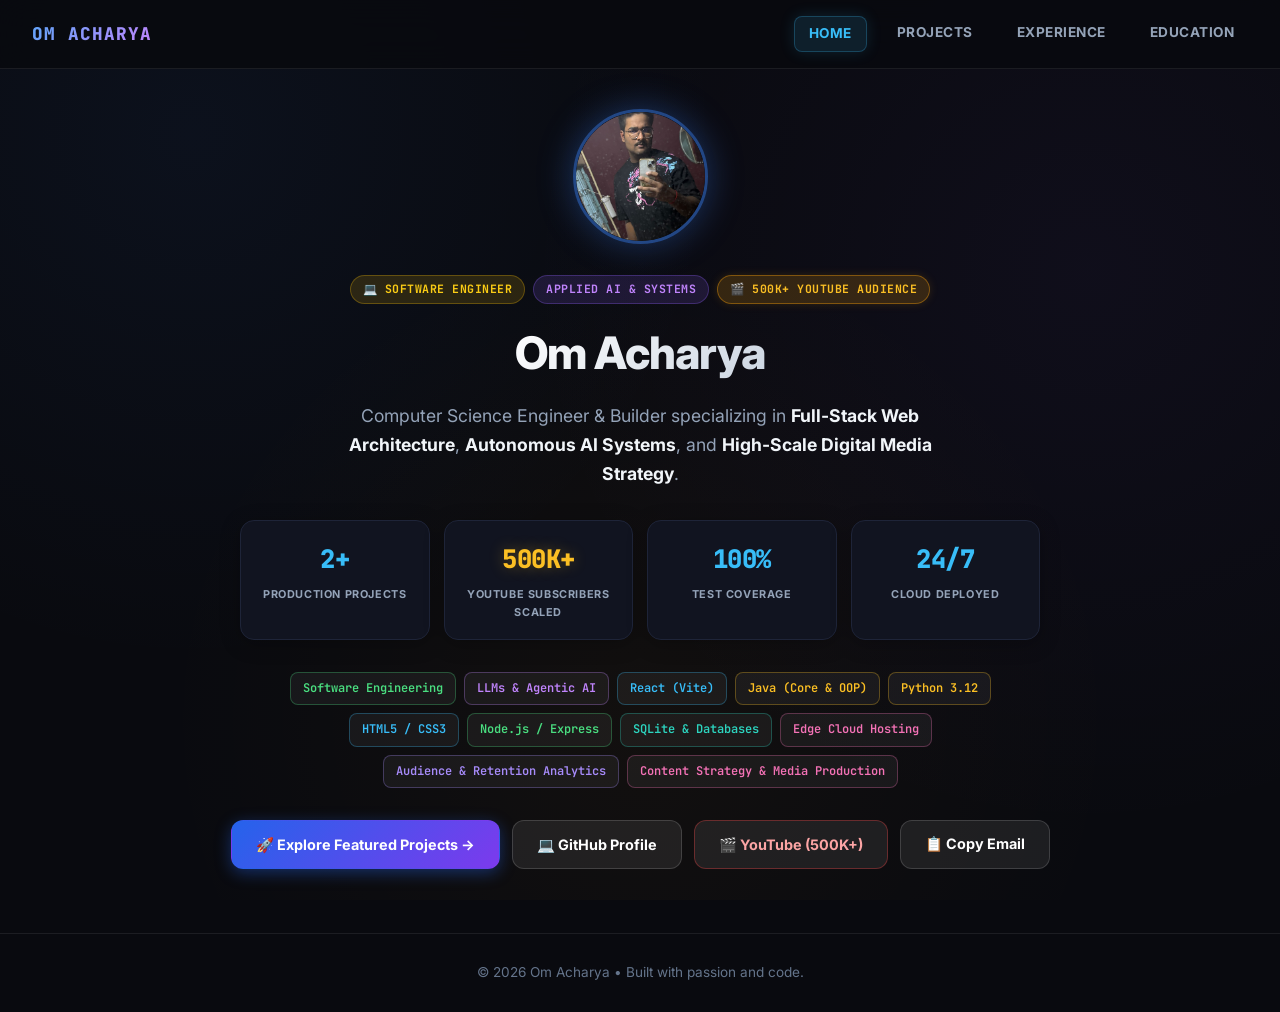
==== index.html @ e9932b3c "feat: initial commit for developer portfolio" ====
<!DOCTYPE html>
<html lang="en">
<head>
    <meta charset="UTF-8">
    <meta name="viewport" content="width=device-width, initial-scale=1.0">
    <title>Om Acharya | Software Engineer • AI Systems & Full-Stack Architecture</title>
    
    <!-- Meta & SEO Tags -->
    <meta name="description" content="Om Acharya — Computer Science Engineer specializing in Full-Stack Web Architecture, Autonomous AI Systems, High-Performance Computing, and Digital Media (500K+ YouTube Audience).">
    <meta name="keywords" content="Om Acharya, Software Engineer, Full-Stack AI, Python, React, Java, Node.js, Systems Architecture, Content Creator">
    <meta property="og:title" content="Om Acharya | Software Engineer • AI Systems & Full-Stack Architecture">
    <meta property="og:description" content="Explore production projects including AI Website Generator Studio, CLI Mathematical Engine, and 500K+ Creator milestone.">
    <meta property="og:type" content="website">
    <meta name="twitter:card" content="summary_large_image">

    <!-- High-Tech SVG Favicon -->
    <link rel="icon" type="image/svg+xml" href="data:image/svg+xml,<svg xmlns='http://www.w3.org/2000/svg' viewBox='0 0 100 100'><circle cx='50' cy='50' r='46' fill='%23090a0f' stroke='%233b82f6' stroke-width='6'/><text x='50' y='64' font-size='42' font-family='monospace' font-weight='bold' fill='%2338bdf8' text-anchor='middle'>OA</text></svg>">
    
    <link rel="stylesheet" href="style.css">
    <link rel="preconnect" href="https://fonts.googleapis.com">
    <link rel="preconnect" href="https://fonts.gstatic.com" crossorigin>
    <link href="https://fonts.googleapis.com/css2?family=Inter:wght@400;500;600;700;800&family=JetBrains+Mono:wght@400;500;700&display=swap" rel="stylesheet">
</head>
<body>
<nav class="top-nav">
    <div class="nav-brand"><a href="index.html">OM ACHARYA</a></div>
    <div class="nav-links">
        <a href="index.html" class="active">HOME</a>
        <a href="projects.html">PROJECTS</a>
        <a href="experience.html">EXPERIENCE</a>
        <a href="education.html">EDUCATION</a>
    </div>
</nav>

<div class="container hero-container">
    <div class="hero-avatar-wrap">
        <img src="cropped_circle_image.png" alt="Om Acharya" class="hero-avatar" />
    </div>

    <div class="card-badge-row" style="justify-content: center; margin-bottom: 14px;">
        <span class="badge badge-featured">💻 SOFTWARE ENGINEER</span>
        <span class="badge badge-role">APPLIED AI & SYSTEMS</span>
        <span class="badge badge-gold">🎬 500K+ YOUTUBE AUDIENCE</span>
    </div>

    <h1 class="hero-name">Om Acharya</h1>
    <p class="hero-bio">
        Computer Science Engineer & Builder specializing in <strong>Full-Stack Web Architecture</strong>, <strong>Autonomous AI Systems</strong>, and <strong>High-Scale Digital Media Strategy</strong>.
    </p>

    <!-- Quick Stats Metric Row (4 Columns) -->
    <div class="metrics-row">
        <div class="metric-card">
            <div class="metric-val">2+</div>
            <div class="metric-lbl">PRODUCTION PROJECTS</div>
        </div>
        <div class="metric-card">
            <div class="metric-val gold">500K+</div>
            <div class="metric-lbl">YOUTUBE SUBSCRIBERS SCALED</div>
        </div>
        <div class="metric-card">
            <div class="metric-val">100%</div>
            <div class="metric-lbl">TEST COVERAGE</div>
        </div>
        <div class="metric-card">
            <div class="metric-val">24/7</div>
            <div class="metric-lbl">CLOUD DEPLOYED</div>
        </div>
    </div>

    <!-- Core Skills Pills -->
    <div class="tech-pills" style="justify-content: center; max-width: 760px; margin: 0 auto 32px auto;">
        <span class="tech-pill node">Software Engineering</span>
        <span class="tech-pill ai">LLMs & Agentic AI</span>
        <span class="tech-pill react">React (Vite)</span>
        <span class="tech-pill python">Java (Core & OOP)</span>
        <span class="tech-pill python">Python 3.12</span>
        <span class="tech-pill html">HTML5 / CSS3</span>
        <span class="tech-pill node">Node.js / Express</span>
        <span class="tech-pill db">SQLite & Databases</span>
        <span class="tech-pill cloud">Edge Cloud Hosting</span>
        <span class="tech-pill auth">Audience & Retention Analytics</span>
        <span class="tech-pill cloud">Content Strategy & Media Production</span>
    </div>

    <!-- Navigation Action Buttons -->
    <div class="hero-cta-group">
        <a href="projects.html" class="btn btn-primary">
            🚀 Explore Featured Projects →
        </a>
        <a href="https://github.com/lukedale7776-web" target="_blank" rel="noopener noreferrer" class="btn btn-secondary">
            💻 GitHub Profile
        </a>
        <a href="https://youtube.com/@bizarreshits?si=qPUZygNQybqfwOqD" target="_blank" rel="noopener noreferrer" class="btn btn-secondary" style="border-color: rgba(239, 68, 68, 0.35); color: #fca5a5;">
            🎬 YouTube (500K+)
        </a>
        <button id="copyEmailBtn" class="btn btn-secondary" onclick="copyEmail()">
            📋 Copy Email
        </button>
    </div>
    <div id="copyToast" class="copy-toast">Email copied to clipboard: lukedale7776@gmail.com ✨</div>
</div>

<footer class="footer">
    © 2026 Om Acharya • Built with passion and code.
</footer>

<script>
function copyEmail() {
    navigator.clipboard.writeText('lukedale7776@gmail.com').then(() => {
        const toast = document.getElementById('copyToast');
        const btn = document.getElementById('copyEmailBtn');
        btn.innerText = '✅ Copied!';
        toast.classList.add('show');
        setTimeout(() => {
            btn.innerText = '📋 Copy Email';
            toast.classList.remove('show');
        }, 2500);
    });
}
</script>
</body>
</html>
---- style.css ----
:root {
    --bg: #090a0f;
    --card-bg: #111420;
    --card-hover-bg: #141928;
    --card-border: #1e2438;
    --text-primary: #f8fafc;
    --text-secondary: #94a3b8;
    --accent-blue: #3b82f6;
    --accent-purple: #8b5cf6;
    --accent-emerald: #10b981;
    --accent-cyan: #06b6d4;
    --accent-gold: #fbbf24;
    --flagship-border: rgba(59, 130, 246, 0.4);
    --flagship-glow: rgba(59, 130, 246, 0.15);
}

* {
    box-sizing: border-box;
    margin: 0;
    padding: 0;
}

html {
    scroll-behavior: smooth;
    color-scheme: dark;
}

body {
    background-color: var(--bg);
    color: var(--text-primary);
    font-family: 'Inter', system-ui, -apple-system, BlinkMacSystemFont, 'Segoe UI', Roboto, sans-serif;
    display: flex;
    flex-direction: column;
    min-height: 100vh;
    line-height: 1.6;
    background-image: 
        radial-gradient(circle at 15% 15%, rgba(59, 130, 246, 0.06) 0%, transparent 40%),
        radial-gradient(circle at 85% 30%, rgba(139, 92, 246, 0.05) 0%, transparent 45%),
        radial-gradient(circle at 50% 80%, rgba(245, 158, 11, 0.04) 0%, transparent 50%);
    background-attachment: fixed;
    overflow-x: hidden;
}

/* Universal Sticky Top Navigation */
.top-nav {
    position: sticky;
    top: 0;
    z-index: 100;
    background: rgba(9, 10, 15, 0.85);
    backdrop-filter: blur(16px);
    -webkit-backdrop-filter: blur(16px);
    border-bottom: 1px solid rgba(255, 255, 255, 0.08);
    display: flex;
    align-items: center;
    justify-content: space-between;
    padding: 16px 32px;
    max-width: 100%;
}

.nav-brand a {
    font-family: 'JetBrains Mono', monospace;
    font-weight: 800;
    font-size: 1.1rem;
    letter-spacing: 1px;
    color: #ffffff;
    text-decoration: none;
    background: linear-gradient(135deg, #60a5fa, #c084fc);
    -webkit-background-clip: text;
    -webkit-text-fill-color: transparent;
    transition: opacity 0.2s ease;
}

.nav-brand a:hover {
    opacity: 0.85;
}

.nav-links {
    display: flex;
    gap: 16px;
}

.nav-links a {
    color: var(--text-secondary);
    text-decoration: none;
    font-size: 0.85rem;
    font-weight: 700;
    letter-spacing: 0.5px;
    padding: 6px 14px;
    border-radius: 8px;
    transition: all 0.2s cubic-bezier(0.16, 1, 0.3, 1);
    position: relative;
}

.nav-links a:hover {
    color: #ffffff;
    background: rgba(255, 255, 255, 0.06);
    transform: translateY(-1px);
}

.nav-links a.active {
    color: #38bdf8;
    background: rgba(56, 189, 248, 0.12);
    border: 1px solid rgba(56, 189, 248, 0.25);
    box-shadow: 0 0 15px rgba(56, 189, 248, 0.15);
}

/* Container */
.container {
    max-width: 880px;
    width: 100%;
    margin: 0 auto;
    padding: 44px 20px 64px 20px;
    flex: 1;
    animation: fadeIn 0.6s cubic-bezier(0.16, 1, 0.3, 1) forwards;
}

@keyframes fadeIn {
    from { opacity: 0; transform: translateY(12px); }
    to { opacity: 1; transform: translateY(0); }
}

.hero-container {
    display: flex;
    flex-direction: column;
    align-items: center;
    text-align: center;
    padding-top: 40px;
}

.hero-avatar-wrap {
    margin-bottom: 24px;
    position: relative;
}

.hero-avatar {
    width: 135px;
    height: 135px;
    border-radius: 50%;
    border: 3px solid rgba(59, 130, 246, 0.5);
    box-shadow: 0 0 35px rgba(59, 130, 246, 0.35);
    object-fit: cover;
    transition: transform 0.3s ease, box-shadow 0.3s ease;
}

.hero-avatar:hover {
    transform: scale(1.04);
    box-shadow: 0 0 45px rgba(59, 130, 246, 0.5);
}

.hero-name {
    font-size: 2.8rem;
    font-weight: 800;
    letter-spacing: -1px;
    margin-bottom: 12px;
    background: linear-gradient(135deg, #ffffff 0%, #cbd5e1 100%);
    -webkit-background-clip: text;
    -webkit-text-fill-color: transparent;
}

.hero-bio {
    font-size: 1.1rem;
    color: var(--text-secondary);
    max-width: 660px;
    margin-bottom: 32px;
    line-height: 1.65;
}

.hero-bio strong {
    color: #f1f5f9;
}

/* Metrics Row */
.metrics-row {
    display: grid;
    grid-template-columns: repeat(4, 1fr);
    gap: 14px;
    width: 100%;
    max-width: 800px;
    margin-bottom: 32px;
}

.metric-card {
    background: var(--card-bg);
    border: 1px solid var(--card-border);
    border-radius: 14px;
    padding: 18px 10px;
    text-align: center;
    box-shadow: 0 4px 20px rgba(0, 0, 0, 0.25);
    transition: all 0.3s cubic-bezier(0.16, 1, 0.3, 1);
    position: relative;
    overflow: hidden;
}

.metric-card:hover {
    transform: translateY(-3px);
    border-color: rgba(59, 130, 246, 0.5);
    box-shadow: 0 8px 30px rgba(0, 0, 0, 0.4);
    background: var(--card-hover-bg);
}

.metric-val {
    font-size: 1.6rem;
    font-weight: 800;
    color: #38bdf8;
    font-family: 'JetBrains Mono', monospace;
    letter-spacing: -0.5px;
}

.metric-val.gold {
    color: #fbbf24;
    text-shadow: 0 0 15px rgba(251, 191, 36, 0.3);
}

.metric-lbl {
    font-size: 0.68rem;
    font-weight: 700;
    color: var(--text-secondary);
    letter-spacing: 0.6px;
    margin-top: 6px;
    text-transform: uppercase;
}

.hero-cta-group {
    display: flex;
    flex-wrap: wrap;
    gap: 12px;
    justify-content: center;
}

/* Page Headers */
.page-header {
    text-align: center;
    margin-bottom: 40px;
}

.page-title {
    font-size: 2.2rem;
    font-weight: 800;
    letter-spacing: -0.5px;
    background: linear-gradient(135deg, #ffffff, #94a3b8);
    -webkit-background-clip: text;
    -webkit-text-fill-color: transparent;
    margin-bottom: 8px;
}

.page-subtitle {
    font-size: 0.95rem;
    color: var(--text-secondary);
    font-family: 'JetBrains Mono', monospace;
    letter-spacing: 0.5px;
}

/* Project & Experience Cards */
.project-card {
    background-color: var(--card-bg);
    border: 1px solid var(--card-border);
    border-radius: 20px;
    padding: 32px;
    margin-bottom: 28px;
    transition: all 0.3s cubic-bezier(0.16, 1, 0.3, 1);
    box-shadow: 0 10px 30px rgba(0, 0, 0, 0.3);
    position: relative;
    overflow: hidden;
}

.project-card:hover {
    transform: translateY(-4px);
    border-color: rgba(59, 130, 246, 0.5);
    box-shadow: 0 20px 40px rgba(0, 0, 0, 0.4);
    background: var(--card-hover-bg);
}

/* Flagship Highlight Card */
.flagship-card {
    border: 1px solid var(--flagship-border);
    background: linear-gradient(180deg, #131828 0%, #0d101c 100%);
    box-shadow: 0 0 40px var(--flagship-glow);
}

.flagship-card:hover {
    box-shadow: 0 0 60px rgba(59, 130, 246, 0.3), 0 20px 40px rgba(0, 0, 0, 0.5);
    border-color: rgba(59, 130, 246, 0.8);
}

/* Badges */
.card-badge-row {
    display: flex;
    flex-wrap: wrap;
    gap: 8px;
    margin-bottom: 16px;
    align-items: center;
}

.badge {
    font-size: 0.72rem;
    font-weight: 700;
    padding: 4px 12px;
    border-radius: 999px;
    text-transform: uppercase;
    letter-spacing: 0.5px;
    font-family: 'JetBrains Mono', monospace;
    display: inline-flex;
    align-items: center;
    gap: 4px;
}

.badge-featured {
    background: rgba(234, 179, 8, 0.15);
    color: #facc15;
    border: 1px solid rgba(234, 179, 8, 0.3);
}

.badge-status {
    background: rgba(16, 185, 129, 0.15);
    color: #34d399;
    border: 1px solid rgba(16, 185, 129, 0.3);
}

.badge-role {
    background: rgba(139, 92, 246, 0.15);
    color: #c084fc;
    border: 1px solid rgba(139, 92, 246, 0.3);
}

.badge-category {
    background: rgba(255, 255, 255, 0.08);
    color: #cbd5e1;
    border: 1px solid rgba(255, 255, 255, 0.12);
}

.badge-gold {
    background: rgba(245, 158, 11, 0.18);
    color: #fbbf24;
    border: 1px solid rgba(245, 158, 11, 0.4);
    box-shadow: 0 0 10px rgba(245, 158, 11, 0.15);
}

.project-title {
    font-size: 1.65rem;
    font-weight: 800;
    color: #ffffff;
    margin-bottom: 8px;
    letter-spacing: -0.3px;
}

.project-tagline {
    font-size: 0.95rem;
    color: #cbd5e1;
    margin-bottom: 20px;
    line-height: 1.55;
}

/* Tech Pills */
.tech-pills {
    display: flex;
    flex-wrap: wrap;
    gap: 8px;
    margin-bottom: 24px;
}

.tech-pill {
    font-size: 0.75rem;
    font-weight: 600;
    padding: 6px 12px;
    border-radius: 8px;
    background: rgba(255, 255, 255, 0.05);
    border: 1px solid rgba(255, 255, 255, 0.1);
    color: #e2e8f0;
    font-family: 'JetBrains Mono', monospace;
    transition: all 0.2s ease;
}

.tech-pill:hover {
    background: rgba(255, 255, 255, 0.1);
    transform: translateY(-1px);
}

.tech-pill.react { color: #38bdf8; border-color: rgba(56, 189, 248, 0.3); }
.tech-pill.node { color: #4ade80; border-color: rgba(74, 222, 128, 0.3); }
.tech-pill.ai { color: #c084fc; border-color: rgba(192, 132, 252, 0.3); }
.tech-pill.cloud { color: #f472b6; border-color: rgba(244, 114, 182, 0.3); }
.tech-pill.python { color: #fbbf24; border-color: rgba(251, 191, 36, 0.3); }
.tech-pill.db { color: #2dd4bf; border-color: rgba(45, 212, 191, 0.3); }
.tech-pill.auth { color: #a78bfa; border-color: rgba(167, 139, 250, 0.3); }
.tech-pill.html { color: #38bdf8; border-color: rgba(56, 189, 248, 0.3); }

/* Highlights Box */
.project-highlights {
    background: rgba(0, 0, 0, 0.25);
    border: 1px solid rgba(255, 255, 255, 0.06);
    border-radius: 14px;
    padding: 20px 24px;
    margin-bottom: 24px;
}

.highlights-title {
    font-size: 0.85rem;
    font-weight: 700;
    color: #e2e8f0;
    text-transform: uppercase;
    letter-spacing: 0.5px;
    margin-bottom: 12px;
    font-family: 'JetBrains Mono', monospace;
}

.highlights-list {
    list-style: none;
    padding-left: 0;
}

.highlights-list li {
    position: relative;
    padding-left: 20px;
    margin-bottom: 10px;
    font-size: 0.9rem;
    color: #94a3b8;
    line-height: 1.55;
}

.highlights-list li:last-child {
    margin-bottom: 0;
}

.highlights-list li::before {
    content: "▹";
    position: absolute;
    left: 0;
    top: 0;
    color: var(--accent-blue);
    font-weight: bold;
}

.highlights-list li strong {
    color: #f1f5f9;
}

/* Action Buttons */
.project-actions {
    display: flex;
    flex-wrap: wrap;
    gap: 12px;
}

.btn {
    display: inline-flex;
    align-items: center;
    justify-content: center;
    padding: 12px 24px;
    border-radius: 12px;
    font-size: 0.9rem;
    font-weight: 700;
    text-decoration: none;
    transition: all 0.2s cubic-bezier(0.16, 1, 0.3, 1);
    cursor: pointer;
    font-family: inherit;
    border: 1px solid transparent;
}

.btn-primary {
    background: linear-gradient(135deg, #2563eb, #7c3aed);
    color: #ffffff;
    box-shadow: 0 4px 16px rgba(37, 99, 235, 0.4);
}

.btn-primary:hover {
    transform: translateY(-2px);
    box-shadow: 0 6px 22px rgba(37, 99, 235, 0.6);
}

.btn-secondary {
    background: rgba(255, 255, 255, 0.08);
    color: #ffffff;
    border: 1px solid rgba(255, 255, 255, 0.15);
}

.btn-secondary:hover {
    background: rgba(255, 255, 255, 0.15);
    transform: translateY(-2px);
    border-color: rgba(255, 255, 255, 0.3);
}

.nav-footer {
    text-align: center;
    margin-top: 36px;
}

.btn-back {
    display: inline-block;
    color: var(--text-secondary);
    text-decoration: none;
    font-size: 0.9rem;
    font-weight: 600;
    transition: color 0.2s;
    padding: 8px 16px;
    border-radius: 8px;
    border: 1px solid rgba(255, 255, 255, 0.08);
}

.btn-back:hover {
    color: var(--text-primary);
    background: rgba(255, 255, 255, 0.05);
    border-color: rgba(255, 255, 255, 0.2);
}

.footer {
    margin-top: auto;
    text-align: center;
    color: #64748b;
    padding: 28px 0;
    border-top: 1px solid rgba(255, 255, 255, 0.08);
    font-size: 0.85rem;
}

.copy-toast {
    position: fixed;
    bottom: 30px;
    left: 50%;
    transform: translateX(-50%) translateY(20px);
    background: #1e293b;
    color: #38bdf8;
    border: 1px solid #38bdf844;
    padding: 10px 22px;
    border-radius: 999px;
    font-size: 0.85rem;
    font-weight: 600;
    font-family: 'JetBrains Mono', monospace;
    box-shadow: 0 10px 25px rgba(0, 0, 0, 0.5);
    opacity: 0;
    pointer-events: none;
    transition: all 0.3s cubic-bezier(0.16, 1, 0.3, 1);
    z-index: 1000;
}

.copy-toast.show {
    opacity: 1;
    transform: translateX(-50%) translateY(0);
}

@media(max-width: 768px) {
    .metrics-row {
        grid-template-columns: repeat(2, 1fr);
    }
    .top-nav {
        padding: 14px 20px;
        flex-direction: column;
        gap: 12px;
    }
    .hero-name {
        font-size: 2.2rem;
    }
    .project-card {
        padding: 24px;
    }
}

@media(max-width: 480px) {
    .metrics-row {
        grid-template-columns: 1fr;
    }
    .nav-links {
        gap: 8px;
        flex-wrap: wrap;
        justify-content: center;
    }
}
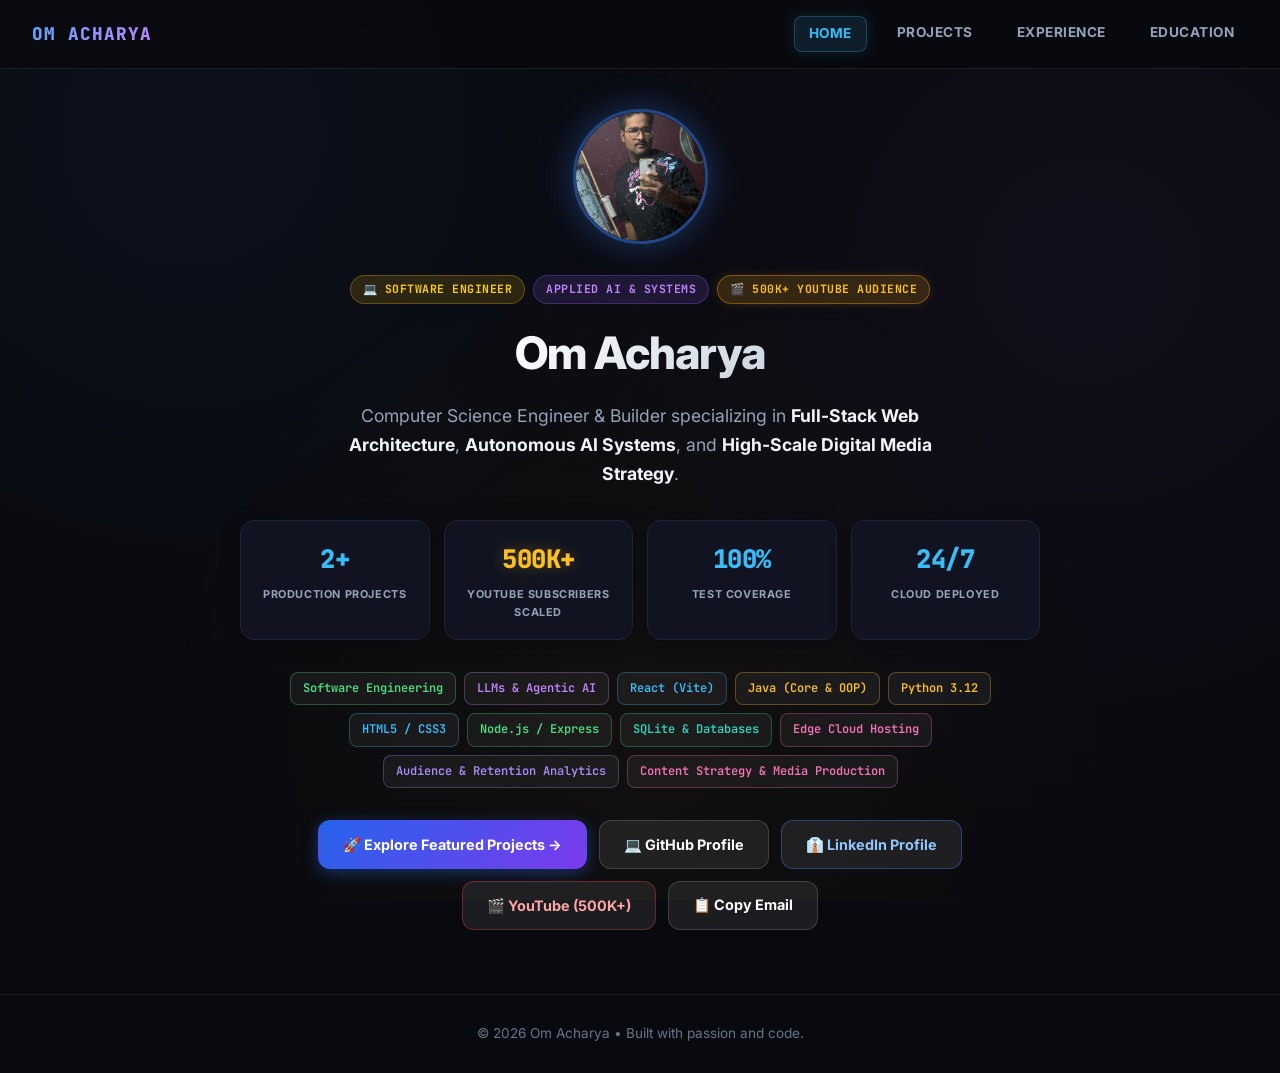
==== commit 881ecd07: "feat: add linkedin custom profile link" ====
--- a/index.html
+++ b/index.html
@@ -91,6 +91,9 @@
         <a href="https://github.com/lukedale7776-web" target="_blank" rel="noopener noreferrer" class="btn btn-secondary">
             💻 GitHub Profile
         </a>
+        <a href="https://www.linkedin.com/in/om-acharya-dev" target="_blank" rel="noopener noreferrer" class="btn btn-secondary" style="border-color: rgba(59, 130, 246, 0.4); color: #93c5fd;">
+            👔 LinkedIn Profile
+        </a>
         <a href="https://youtube.com/@bizarreshits?si=qPUZygNQybqfwOqD" target="_blank" rel="noopener noreferrer" class="btn btn-secondary" style="border-color: rgba(239, 68, 68, 0.35); color: #fca5a5;">
             🎬 YouTube (500K+)
         </a>
